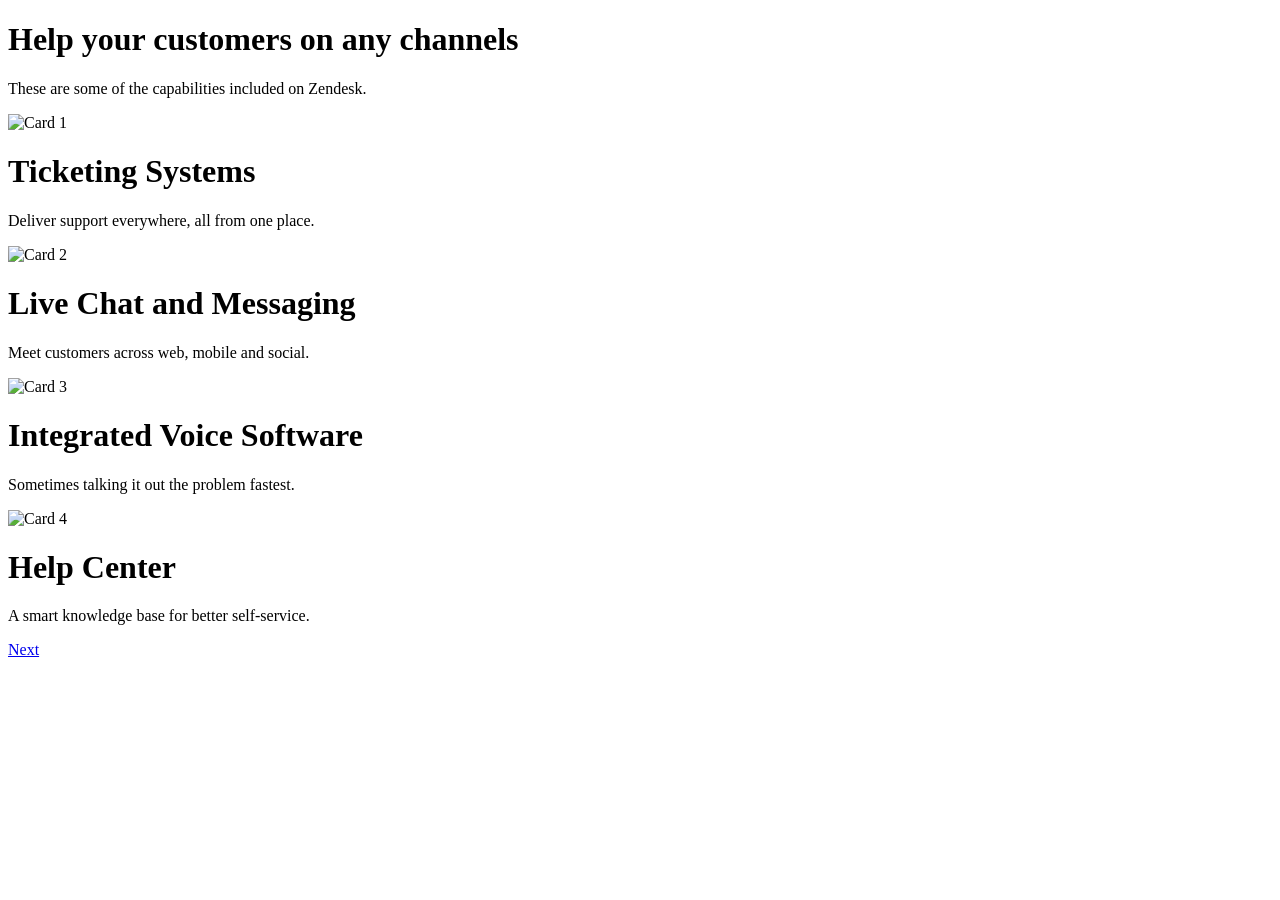
==== index.html @ ed66ee4e "Change Root Name" ====
<!DOCTYPE html>
<html lang="en">
<head>
    <meta charset="UTF-8">
    <meta http-equiv="X-UA-Compatible" content="IE=edge">
    <meta name="viewport" content="width=device-width, initial-scale=1.0">
    <link rel="stylesheet" href="/simple-card/card.css">
    <title>Card Testing</title>
</head>
<body>
    <div class="container">
            <div class="title">
                <h1>Help your customers on any channels</h1>
            </div>
            <div class="text">
                <p>These are some of the capabilities included on Zendesk.</p>
            </div>
            <div class="card-container">
                <div class="card">
                    <img src="/simple-card/image/image-1.jpg" alt="Card 1">
                    <h1>Ticketing Systems</h1>
                    <p>Deliver support everywhere, all from one place.</p>
                </div>
                <div class="card">
                    <img src="/simple-card/image/image-2.jpg" alt="Card 2">
                    <h1>Live Chat and Messaging</h1>
                    <p>Meet customers across web, mobile and social.</p>
                </div>
                <div class="card">
                    <img src="/simple-card/image/image-3.jpg" alt="Card 3">
                    <h1>Integrated Voice Software</h1>
                    <p>Sometimes talking it out the problem fastest.</p>
                </div>
                <div class="card">
                    <img src="/simple-card/image/image-4.jpg" alt="Card 4">
                    <h1>Help Center</h1>
                    <p>A smart knowledge base for better self-service.</p>
                </div>
            </div>
            <div class="button">
                <a href="#">Next</a>
            </div>
    </div>
</body>
</html>
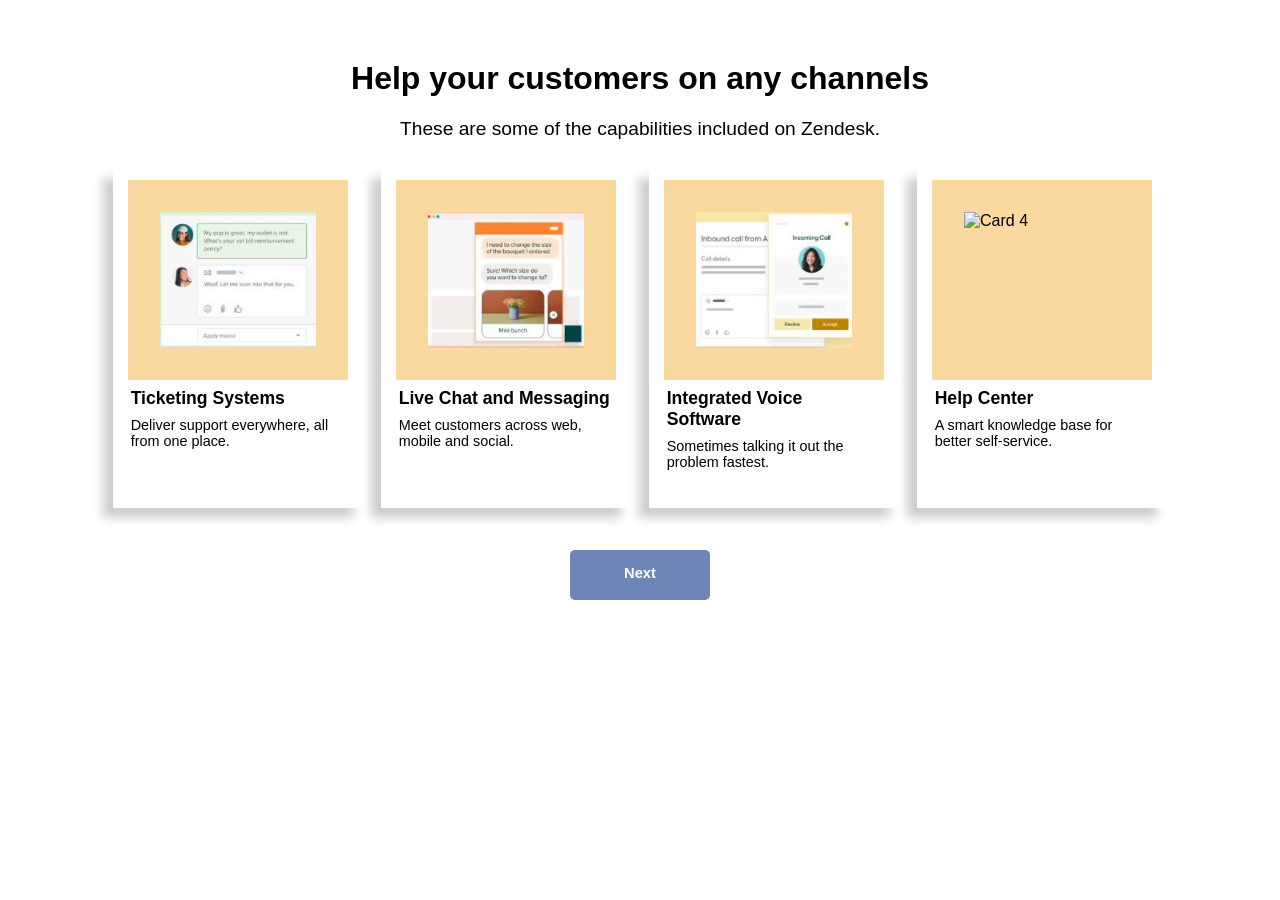
==== commit a6374e6e: "Rename Linked File" ====
--- a/index.html
+++ b/index.html
@@ -4,7 +4,7 @@
     <meta charset="UTF-8">
     <meta http-equiv="X-UA-Compatible" content="IE=edge">
     <meta name="viewport" content="width=device-width, initial-scale=1.0">
-    <link rel="stylesheet" href="/simple-card/card.css">
+    <link rel="stylesheet" href="card.css">
     <title>Card Testing</title>
 </head>
 <body>
@@ -17,17 +17,17 @@
             </div>
             <div class="card-container">
                 <div class="card">
-                    <img src="/simple-card/image/image-1.jpg" alt="Card 1">
+                    <img src="image/image-1.jpg" alt="Card 1">
                     <h1>Ticketing Systems</h1>
                     <p>Deliver support everywhere, all from one place.</p>
                 </div>
                 <div class="card">
-                    <img src="/simple-card/image/image-2.jpg" alt="Card 2">
+                    <img src="image/image-2.jpg" alt="Card 2">
                     <h1>Live Chat and Messaging</h1>
                     <p>Meet customers across web, mobile and social.</p>
                 </div>
                 <div class="card">
-                    <img src="/simple-card/image/image-3.jpg" alt="Card 3">
+                    <img src="image/image-3.jpg" alt="Card 3">
                     <h1>Integrated Voice Software</h1>
                     <p>Sometimes talking it out the problem fastest.</p>
                 </div>
--- a/card.css
+++ b/card.css
@@ -0,0 +1,300 @@
+* {
+  padding: 0;
+  margin: 0;
+  box-sizing: border-box;
+}
+
+body {
+  background-color: white;
+  color: black;
+  font-family: Arial, Helvetica, sans-serif;
+  font-weight: 500;
+  width: 100vw;
+  height: 100%;
+  overflow: hidden;
+}
+
+.container {
+  display: flex;
+  flex-direction: column;
+  align-items: center;
+}
+
+.title,
+.text,
+.card-container {
+  margin-bottom: 12px;
+}
+
+.title {
+  width: 700px;
+  height: 70px;
+  /* background-color: yellow; */
+  margin-top: 60px;
+  margin-bottom: -12px;
+}
+
+.title > h1 {
+  font-size: 2rem;
+  font-weight: 800;
+  text-align: center;
+}
+
+.text {
+  width: auto;
+  height: 40px;
+  /* background-color: orange; */
+  margin-bottom: -12px;
+}
+
+.text > p {
+  font-size: 1.2rem;
+  font-weight: 500;
+}
+
+.card-container {
+  width: 100%;
+  height: auto;
+  /* background-color: peachpuff; */
+  padding: 22px;
+  display: flex;
+  justify-content: center;
+  align-items: center;
+  margin-bottom: 20px;
+  gap: 4px;
+}
+
+.card {
+  width: 280px;
+  height: 360px;
+  padding: 12px;
+  box-shadow: -10px 10px 10px 0 rgba(0, 0, 0, 0.2);
+}
+
+.card > img {
+  display: block;
+  margin: 0 auto;
+  width: 260px;
+  height: 240px;
+  object-fit: cover;
+  padding: 32px;
+  background-color: #fad9a1;
+}
+
+.card > h1 {
+  font-size: 1.1rem;
+  font-weight: 600;
+  width: 95%;
+  margin: 8px auto;
+}
+
+.card > p {
+  font-size: 0.9rem;
+  font-weight: 300;
+  width: 95%;
+  margin: 0 auto;
+}
+
+.button {
+  width: 140px;
+  height: 50px;
+  margin-bottom: 200px;
+}
+
+.button > a {
+  display: inline-block;
+  width: 100%;
+  height: 100%;
+  text-align: center;
+  line-height: 3.2;
+  font-size: 0.92rem;
+  font-weight: 800;
+  text-decoration: none;
+  color: white;
+  background-color: #6e85b7;
+  border-radius: 5px;
+}
+
+.button > a:hover {
+  background-color: black;
+  opacity: 0.5;
+}
+
+@media screen and (min-width: 1480px) {
+  .title {
+    width: 1200px;
+    height: 100px;
+    margin-bottom: -25px;
+    margin-top: 150px;
+  }
+
+  .title > h1 {
+    font-size: 3rem;
+  }
+
+  .text {
+    width: 800px;
+    height: 80px;
+    margin-bottom: -25px;
+  }
+
+  .text > p {
+    font-size: 1.8rem;
+  }
+
+  .card-container {
+    gap: 20px;
+  }
+
+  .card {
+    width: 400px;
+    height: 540px;
+  }
+
+  .card > img {
+    width: 340px;
+    height: 340px;
+  }
+
+  .card > h1 {
+    width: 90%;
+    font-size: 2rem;
+  }
+
+  .card > p {
+    width: 90%;
+    font-size: 1.4rem;
+  }
+
+  .button {
+    width: 220px;
+    height: 80px;
+  }
+
+  .button > a {
+    font-size: 1.5rem;
+    line-height: 3;
+  }
+}
+
+@media screen and (max-width: 1280px) {
+  body {
+    overflow: scroll;
+  }
+
+  .card-container {
+    gap: 18px;
+  }
+
+  .card {
+    width: 250px;
+    height: 340px;
+  }
+
+  .card > img {
+    width: 220px;
+    height: 200px;
+  }
+}
+
+@media screen and (max-width: 980px) {
+  .text {
+    margin-bottom: 25px;
+  }
+
+  .card-container {
+    flex-flow: wrap;
+    gap: 18px;
+  }
+
+  .card {
+    width: 260px;
+    height: 320px;
+    margin: 0 25px;
+  }
+}
+
+@media screen and (max-width: 740px) {
+  .title {
+    width: 550px;
+    margin-bottom: -25px;
+  }
+
+  .title > h1 {
+    font-size: 1.5rem;
+  }
+
+  .text {
+    width: 420px;
+    margin-bottom: -8px;
+  }
+
+  .text > p {
+    font-size: 1rem;
+  }
+
+  .card-container {
+    flex-direction: column;
+    justify-content: center;
+  }
+
+  .card {
+    margin: 0;
+    width: 100%;
+    height: 320px;
+  }
+
+  .card > h1,
+  .card > p {
+    width: 220px;
+  }
+}
+
+@media screen and (max-width: 480px) {
+  .title {
+    width: 400px;
+    margin-bottom: 4px;
+  }
+
+  .title > h1 {
+    font-size: 1.3rem;
+  }
+
+  .text {
+    width: 400px;
+    text-align: center;
+    margin-bottom: -8px;
+  }
+
+  .text > p {
+    font-size: 0.76rem;
+  }
+
+  .card {
+    height: 250px;
+  }
+
+  .card > img {
+    width: 150px;
+    height: 150px;
+  }
+
+  .card > h1 {
+    width: 150px;
+    font-size: 0.88rem;
+  }
+
+  .card > p {
+    width: 150px;
+    font-size: 0.55rem;
+  }
+
+  .button {
+    width: 100px;
+    height: 40px;
+  }
+
+  .button > a {
+    line-height: 2.5;
+  }
+}
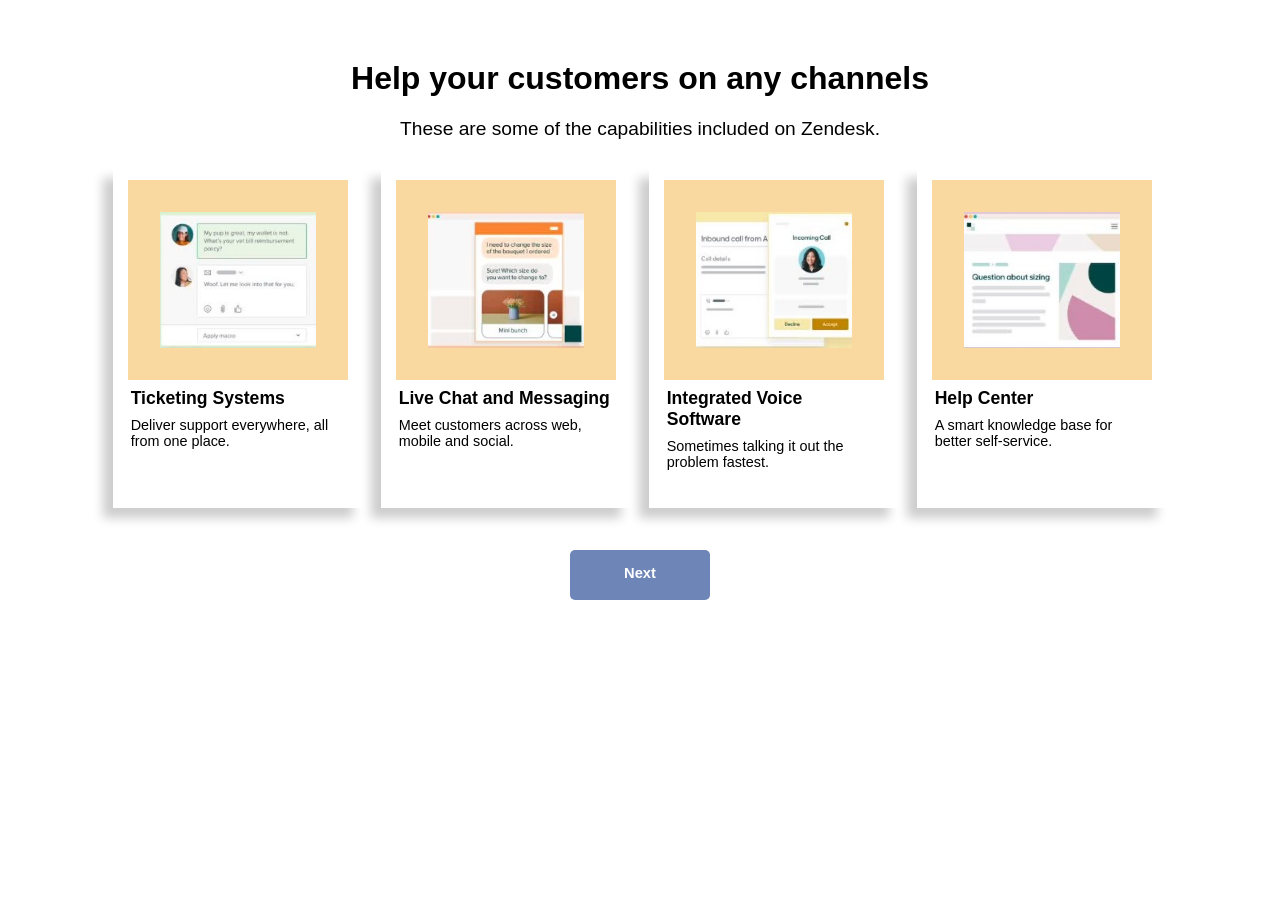
==== commit e4cf40b3: "Rename Linked File" ====
--- a/index.html
+++ b/index.html
@@ -32,7 +32,7 @@
                     <p>Sometimes talking it out the problem fastest.</p>
                 </div>
                 <div class="card">
-                    <img src="/simple-card/image/image-4.jpg" alt="Card 4">
+                    <img src="image/image-4.jpg" alt="Card 4">
                     <h1>Help Center</h1>
                     <p>A smart knowledge base for better self-service.</p>
                 </div>
